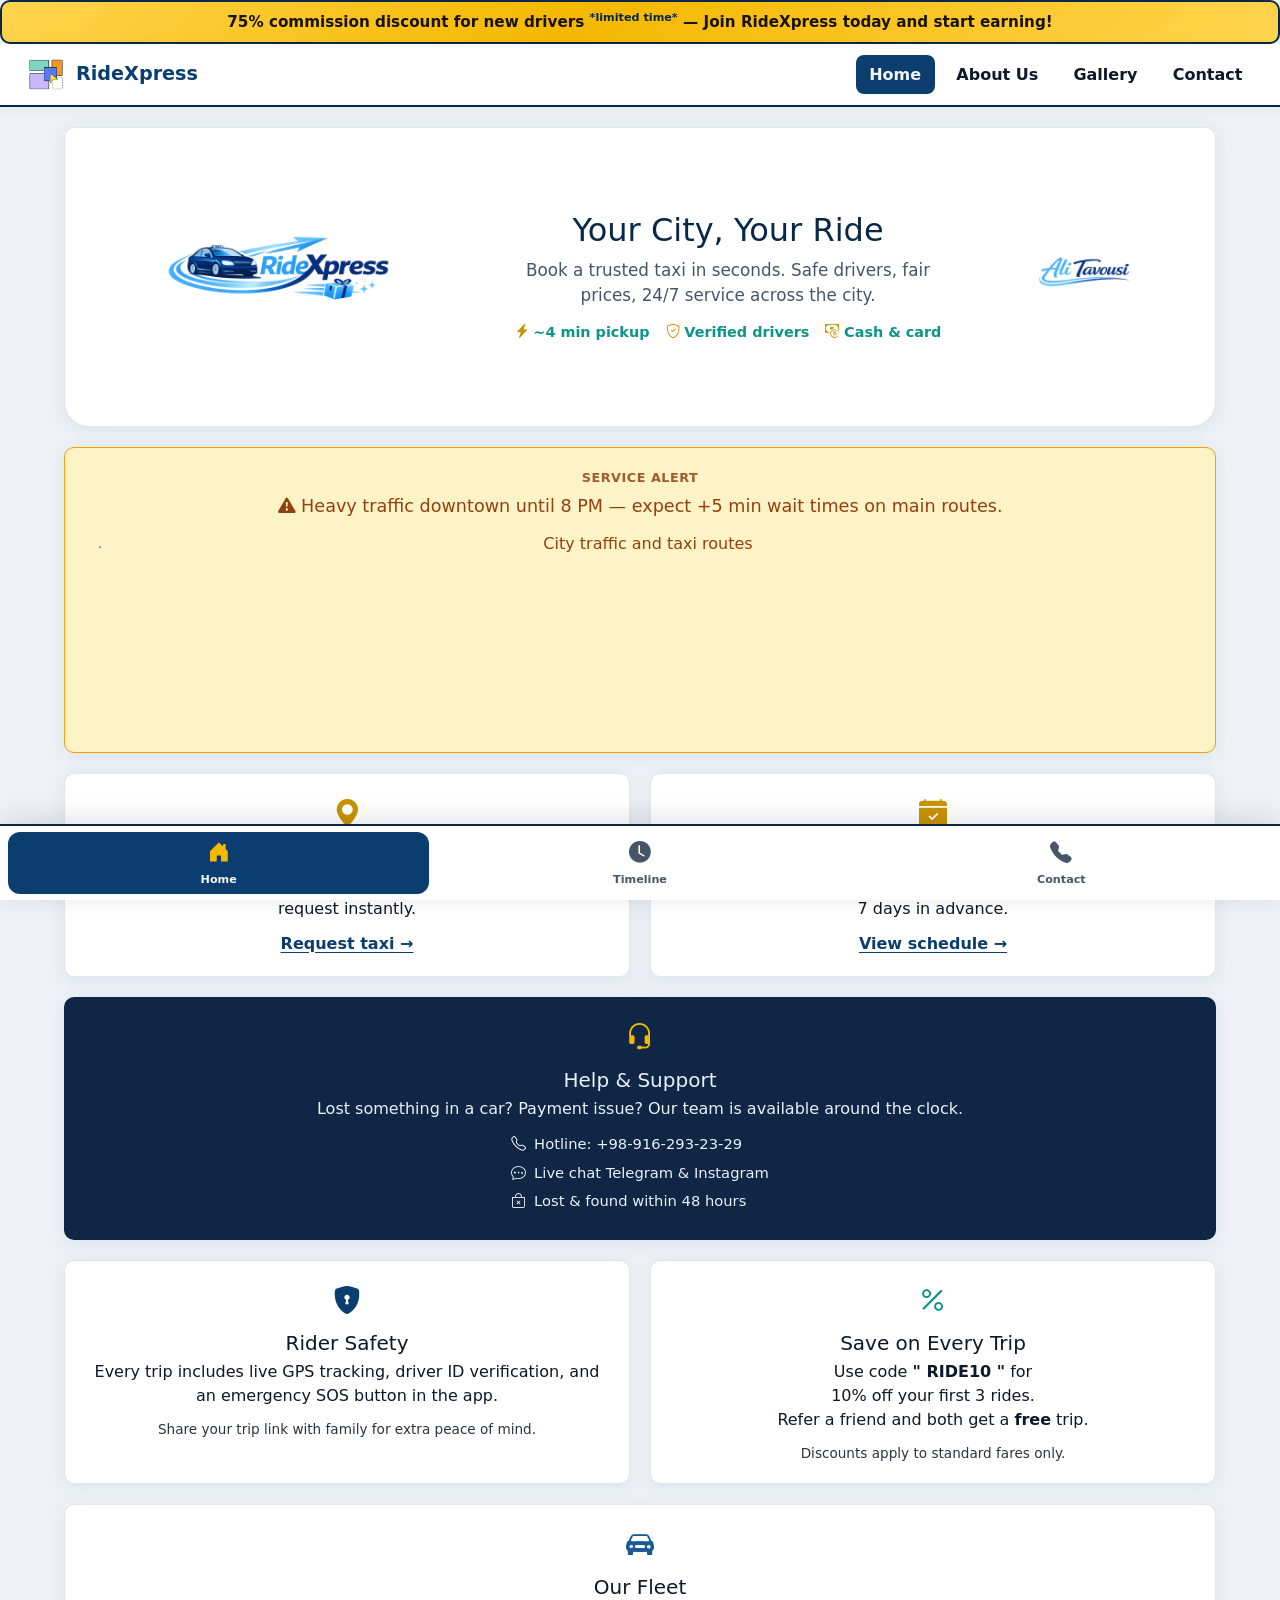
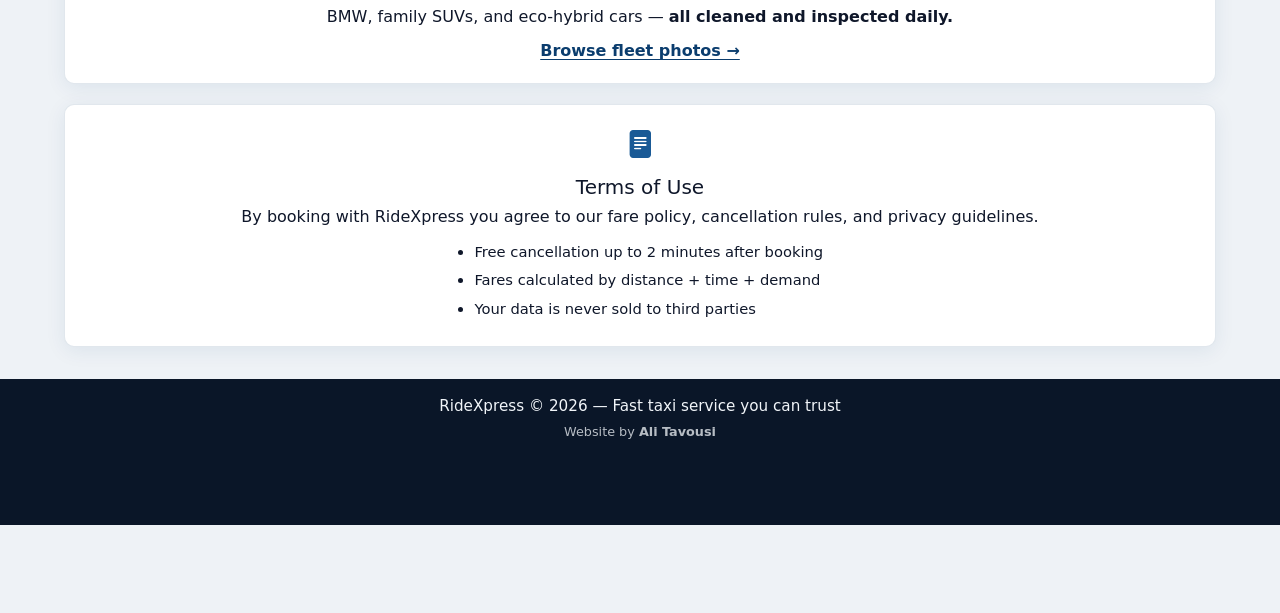
==== index.html @ ce62822a "delete css files , change content for ussing better we can just have one css file  change some pictu" ====
<!DOCTYPE html>
<html lang="en">
<head>
    <meta charset="UTF-8">
    <meta name="viewport" content="width=device-width, initial-scale=1.0">
    <title>RideXpress — Fast & Safe Taxi Service</title>
    <link href="https://cdn.jsdelivr.net/npm/bootstrap@5.3.3/dist/css/bootstrap.min.css" rel="stylesheet">
    <link href="https://cdn.jsdelivr.net/npm/bootstrap-icons@1.11.3/font/bootstrap-icons.min.css" rel="stylesheet">
    <link rel="stylesheet" href="index.css">
</head>
<body>

    <div class="promo-banner">
        <strong>75% commission discount for new drivers</strong>
        <sup class="promo-badge">*limited time*</sup>
        — Join RideXpress today and start earning!
    </div>

    <nav class="navbar navbar-expand-lg site-navbar sticky-top">
        <div class="container-fluid px-3 px-lg-4">
            <a class="navbar-brand d-flex align-items-center gap-2" href="index.html">
                <img src="pic/-_lego copy 2.png" alt="RideXpress" class="nav-logo">
                <span class="brand-text">RideXpress</span>
            </a>

            <button class="navbar-toggler" type="button" data-bs-toggle="collapse" data-bs-target="#mainNav"
                aria-controls="mainNav" aria-expanded="false" aria-label="Toggle navigation">
                <span class="navbar-toggler-icon"></span>
            </button>

            <div class="collapse navbar-collapse" id="mainNav">
                <ul class="navbar-nav ms-auto mb-2 mb-lg-0 gap-lg-2">
                    <li class="nav-item">
                        <a class="nav-link active" href="index.html">Home</a>
                    </li>
                    <li class="nav-item">
                        <a class="nav-link" href="aboutUs.html">About Us</a>
                    </li>
                    <li class="nav-item">
                        <a class="nav-link" href="gallery.html">Gallery</a>
                    </li>
                    <li class="nav-item">
                        <a class="nav-link" href="contanctUs.html">Contact</a>
                    </li>
                </ul>
            </div>
        </div>
    </nav>

    <main class="page-grid">

        <section class="top">
            <div class="top-inner">
                <div class="logo">
                    <img src="pic/logo.png" alt="RideXpress logo">
                </div>
                <div class="hero-text">
                    <h1>Your City, Your Ride</h1>
                    <p class="hero-lead">Book a trusted taxi in seconds. Safe drivers, fair prices, 24/7 service across the city.</p>
                    <div class="hero-stats">
                        <span><i class="bi bi-lightning-charge-fill"></i> ~4 min pickup</span>
                        <span><i class="bi bi-shield-check"></i> Verified drivers</span>
                        <span><i class="bi bi-cash-coin"></i> Cash & card</span>
                    </div>
                </div>
                <div class="ali">
                    <img src="pic/my name .png" alt="Ali Tavousi — Founder">
                </div>
            </div>
        </section>

        <section class="news card-section">
            <p class="section-label">Service alert</p>
            <p class="news-text">
                <i class="bi bi-exclamation-triangle-fill"></i>
                Heavy traffic downtown until 8 PM — expect +5 min wait times on main routes.
            </p>
            <div class="news-image-wrap">
                <img src="pic/trafic.jpg" alt="City traffic and taxi routes">
            </div>
        </section>

        <section class="shortcut1 card-section">
            <i class="bi bi-geo-alt-fill card-icon"></i>
            <h2>Book a Ride</h2>
            <p>Enter your pickup and destination. A nearby driver accepts your request instantly.</p>
            <a href="contanctUs.html" class="card-link">Request taxi &rarr;</a>
        </section>

        <section class="shortcut2 card-section">
            <i class="bi bi-calendar-check-fill card-icon"></i>
            <h2>Schedule Ahead</h2>
            <p>Plan airport transfers, morning commutes, or evening rides up to 7 days in advance.</p>
            <a href="timeline.html" class="card-link">View schedule &rarr;</a>
        </section>

        <section class="help card-section">
            <i class="bi bi-headset card-icon"></i>
            <h2>Help & Support</h2>
            <p>Lost something in a car? Payment issue? Our team is available around the clock.</p>
            <ul class="feature-list">
                <li><i class="bi bi-telephone"></i> Hotline: +98-916-293-23-29</li>
                <li><i class="bi bi-chat-dots"></i> Live chat Telegram & Instagram</li>
                <li><i class="bi bi-bag-x"></i> Lost & found within 48 hours</li>
            </ul>
        </section>

        <section class="article1 card-section">
            <i class="bi bi-shield-lock-fill card-icon"></i>
            <h2>Rider Safety</h2>
            <p>Every trip includes live GPS tracking, driver ID verification, and an emergency SOS button in the app.</p>
            <p class="card-note">Share your trip link with family for extra peace of mind.</p>
        </section>

        <section class="article2 card-section">
            <i class="bi bi-percent card-icon"></i>
            <h2>Save on Every Trip</h2>
            <p>Use code <strong>" RIDE10 "</strong> for <br>10% off your first 3 rides.<br> Refer a friend and both get a <strong>free</strong> trip.</p>
            <p class="card-note">Discounts apply to standard fares only.</p>
        </section>

        <section class="pics card-section">
            <i class="bi bi-car-front-fill card-icon"></i>
            <h2>Our Fleet</h2>
            <p>BMW, family SUVs, and eco-hybrid cars — <strong> all cleaned and inspected daily.</strong> </p>
            <a href="gallery.html" class="card-link">Browse fleet photos &rarr;</a>
        </section>

        <section class="agree card-section">
            <i class="bi bi-file-text-fill card-icon"></i>
            <h2>Terms of Use</h2>
            <p>By booking with RideXpress you agree to our fare policy, cancellation rules, and privacy guidelines.</p>
            <ul class="feature-list feature-list--compact">
                <li>Free cancellation up to 2 minutes after booking</li>
                <li>Fares calculated by distance + time + demand</li>
                <li>Your data is never sold to third parties</li>
            </ul>
        </section>

    </main>

    <footer class="site-footer">
        <p>RideXpress &copy; 2026 — Fast taxi service you can trust</p>
        <p class="footer-credit">Website by <strong>Ali Tavousi </strong> </p>
    </footer>

    <nav class="bottom-nav" aria-label="Quick navigation">
        <a href="index.html" class="bottom-nav-item active">
            <i class="bi bi-house-door-fill"></i>
            <span>Home</span>
        </a>
        <a href="timeline.html" class="bottom-nav-item">
            <i class="bi bi-clock-fill"></i>
            <span>Timeline</span>
        </a>
        <a href="contanctUs.html" class="bottom-nav-item">
            <i class="bi bi-telephone-fill"></i>
            <span>Contact</span>
        </a>
    </nav>

    <script src="https://cdn.jsdelivr.net/npm/bootstrap@5.3.3/dist/js/bootstrap.bundle.min.js"></script>
</body>
</html>
---- index.css ----
/* ===== Design tokens — RideXpress color system =====
   Psychology mapping:
   • Navy blue  → trust, safety, reliability (transport brands)
   • Taxi gold  → energy, visibility, action (universal taxi signal)
   • Teal       → movement, freshness, modern mobility
   • Soft gray  → calm clarity, reduced visual fatigue
   • Deep navy  → support & authority (help sections)
   • Amber      → alert without panic (traffic notices)
   • Green      → go / available / success
*/
:root {
    /* Brand core */
    --color-brand: #0b3d6e;
    --color-brand-light: #1a5a96;
    --color-brand-dark: #072848;

    /* Taxi gold — energy & CTA warmth */
    --color-gold: #f5b800;
    --color-gold-light: #ffd54f;
    --color-gold-dark: #c89400;

    /* Mobility teal — secondary accent */
    --color-teal: #0d9488;
    --color-teal-light: #2dd4bf;

    /* Surfaces & background */
    --color-bg: #eef2f6;
    --color-surface: #ffffff;
    --color-surface-alt: #f8fafc;
    --color-surface-elevated: #ffffff;

    /* Semantic sections */
    --color-trust: #0f2744;
    --color-trust-text: #e8f0fa;
    --color-alert-bg: #fef3c7;
    --color-alert-text: #92400e;
    --color-alert-border: #f59e0b;

    /* Text */
    --color-text: #0f172a;
    --color-text-muted: #475569;
    --color-text-on-dark: #f1f5f9;
    --color-text-on-gold: #1a1200;

    /* Status */
    --color-success: #059669;
    --color-success-light: #d1fae5;

    /* Legacy aliases (used across components) */
    --color-primary: var(--color-brand);
    --color-accent: var(--color-surface);
    --color-accent-text: var(--color-text);
    --color-dark: var(--color-brand-dark);
    --color-purple: var(--color-trust);
    --color-light: var(--color-surface-alt);
    --color-footer: #0a1628;

    /* Effects */
    --radius-sm: 10px;
    --radius-lg: 25px;
    --shadow-card: 0 4px 20px rgba(11, 61, 110, 0.08);
    --shadow-nav: 0 -4px 24px rgba(10, 22, 40, 0.12);
    --border-subtle: 1px solid rgba(11, 61, 110, 0.12);
    --border-strong: 2px solid var(--color-brand-dark);

    --bottom-nav-height: 4.5rem;
    --navbar-height: 3.75rem;
}

*,
*::before,
*::after {
    box-sizing: border-box;
}

html {
    scroll-behavior: smooth;
}

body {
    margin: 0;
    min-height: 100vh;
    background-color: var(--color-bg);
    font-family: system-ui, -apple-system, "Segoe UI", Roboto, sans-serif;
    line-height: 1.5;
    color: var(--color-text);
    padding-bottom: calc(var(--bottom-nav-height) + 1rem);
}

img {
    max-width: 100%;
    height: auto;
    display: block;
}

h2 {
    margin: 0 0 0.35rem;
    font-size: clamp(1rem, 2.5vw, 1.25rem);
}

p {
    margin: 0;
}

/* ===== Promo banner — gold = urgency + optimism (driver promo) ===== */
.promo-banner {
    text-align: center;
    padding: 0.55rem 0.75rem;
    border: var(--border-strong);
    background: linear-gradient(
        135deg,
        var(--color-gold-light) 0%,
        var(--color-gold) 45%,
        var(--color-gold-light) 100%
    );
    border-radius: var(--radius-sm);
    color: var(--color-text-on-gold);
    font-size: clamp(0.75rem, 2.5vw, 0.95rem);
    font-weight: 600;
}

.promo-badge {
    font-size: 0.7rem;
    color: var(--color-brand-dark);
    font-weight: 800;
}

/* ===== Bootstrap navbar — white surface + navy = trust & clarity ===== */
.site-navbar {
    background-color: var(--color-surface);
    border-bottom: var(--border-strong);
    min-height: var(--navbar-height);
    box-shadow: 0 2px 12px rgba(11, 61, 110, 0.06);
}

.site-navbar .navbar-brand {
    color: var(--color-brand);
    font-weight: 700;
}

.site-navbar .nav-link {
    color: var(--color-text);
    font-weight: 600;
    border-radius: 8px;
    padding: 0.45rem 0.85rem !important;
    transition: background-color 0.2s ease, color 0.2s ease;
}

.site-navbar .nav-link:hover,
.site-navbar .nav-link:focus {
    background-color: rgba(245, 184, 0, 0.18);
    color: var(--color-brand-dark);
}

.site-navbar .nav-link.active {
    background-color: var(--color-brand);
    color: var(--color-text-on-dark);
}

.site-navbar .navbar-toggler {
    border-color: var(--color-brand);
    padding: 0.35rem 0.55rem;
}

.site-navbar .navbar-toggler:focus {
    box-shadow: 0 0 0 0.2rem rgba(11, 61, 110, 0.25);
}

.nav-logo {
    width: clamp(2rem, 8vw, 2.75rem);
    height: auto;
}

.brand-text {
    font-size: clamp(1rem, 3vw, 1.2rem);
}

@media (max-width: 991.98px) {
    .site-navbar .navbar-collapse {
        margin-top: 0.75rem;
        padding: 0.75rem;
        background: var(--color-surface-alt);
        border-radius: var(--radius-sm);
        border: var(--border-strong);
    }

    .site-navbar .nav-link {
        text-align: center;
    }
}

/* ===== Main grid layout ===== */
.page-grid {
    display: grid;
    gap: 0.75rem;
    padding: 0.75rem;
    max-width: 1200px;
    margin: 0 auto;
    grid-template-areas:
        "top"
        "news"
        "shortcut1"
        "shortcut2"
        "help"
        "article1"
        "article2"
        "pics"
        "agree";
    grid-template-columns: 1fr;
}

@media (min-width: 576px) {
    .page-grid {
        grid-template-areas:
            "top top"
            "news news"
            "shortcut1 shortcut2"
            "help help"
            "article1 article2"
            "pics pics"
            "agree agree";
        grid-template-columns: repeat(2, 1fr);
        padding: 1rem;
        gap: 1rem;
    }
}

@media (min-width: 992px) {
    .page-grid {
        padding: 1.25rem 1.5rem 2rem;
        gap: 1.25rem;
    }
}

.page-grid--single {
    grid-template-areas: "content";
    grid-template-columns: 1fr;
    grid-template-rows: auto;
    min-height: 40vh;
}

.page-grid--single > .card-section {
    grid-area: content;
}

.page-grid--about {
    grid-template-areas:
        "help"
        "article1"
        "article2"
        "pics";
}

.page-grid--contact {
    grid-template-areas:
        "help"
        "article1";
}

.page-grid--gallery {
    grid-template-areas:
        "news"
        "pics"
        "article1"
        "article2"
        "shortcut1";
}

@media (min-width: 576px) {
    .page-grid--about {
        grid-template-areas:
            "help help"
            "article1 article2"
            "pics pics";
    }

    .page-grid--contact {
        grid-template-areas:
            "help help"
            "article1 article1";
    }

    .page-grid--gallery {
        grid-template-areas:
            "news news"
            "pics article1"
            "article2 shortcut1";
    }
}

.page-intro {
    margin-bottom: 0.75rem;
    opacity: 0.92;
}

/* ===== Shared card styles ===== */
.card-section {
    padding: clamp(0.85rem, 2vw, 1.25rem);
    border-radius: var(--radius-sm);
    margin: 0;
    box-shadow: var(--shadow-card);
    border: var(--border-subtle);
}

.section-label {
    font-size: 0.8rem;
    font-weight: 700;
    text-transform: uppercase;
    letter-spacing: 0.04em;
    opacity: 0.85;
    margin-bottom: 0.35rem;
}

/* ===== Top hero — clean white = openness & welcome ===== */
.top {
    grid-area: top;
    background-color: var(--color-surface);
    border-radius: var(--radius-sm) var(--radius-sm) var(--radius-lg) var(--radius-lg);
    padding: clamp(1rem, 3vw, 2rem);
    overflow: hidden;
    border: var(--border-subtle);
    box-shadow: var(--shadow-card);
}

.top-inner {
    display: flex;
    flex-direction: column;
    align-items: center;
    justify-content: center;
    gap: clamp(0.75rem, 3vw, 1.5rem);
    min-height: clamp(8rem, 28vw, 14rem);
}

.logo img {
    width: clamp(10rem, 55vw, 22rem);
    margin: 0 auto;
}

.ali img {
    width: clamp(6rem, 28vw, 11rem);
    margin: 0 auto;
}

.hero-text {
    text-align: center;
    max-width: 28rem;
}

.hero-text h1 {
    margin: 0 0 0.5rem;
    font-size: clamp(1.35rem, 4vw, 2rem);
    color: var(--color-brand-dark);
}

.hero-lead {
    font-size: clamp(0.9rem, 2.2vw, 1.05rem);
    margin-bottom: 0.85rem;
    color: var(--color-text-muted);
}

.hero-stats {
    display: flex;
    flex-wrap: wrap;
    justify-content: center;
    gap: 0.5rem 1rem;
    font-size: clamp(0.75rem, 2vw, 0.9rem);
    font-weight: 600;
    color: var(--color-teal);
}

.hero-stats span {
    display: inline-flex;
    align-items: center;
    gap: 0.3rem;
}

.hero-stats i {
    color: var(--color-gold-dark);
}

@media (min-width: 768px) {
    .top-inner {
        flex-direction: row;
        justify-content: space-around;
    }

    .logo img,
    .ali img {
        margin: 0;
    }
}

/* ===== Section colors ===== */

/* Amber alert — attention without anxiety (traffic / service news) */
.news {
    grid-area: news;
    text-align: center;
    background-color: var(--color-alert-bg);
    color: var(--color-alert-text);
    border-color: var(--color-alert-border);
}

.news .section-label {
    color: var(--color-alert-text);
}

/* White cards + navy text — scannable, trustworthy content blocks */
.shortcut1,
.shortcut2,
.article1,
.article2,
.pics,
.agree {
    text-align: center;
    background-color: var(--color-surface);
    color: var(--color-text);
}

.shortcut1 .card-icon,
.shortcut2 .card-icon {
    color: var(--color-gold-dark);
}

.article1 .card-icon {
    color: var(--color-brand);
}

.article2 .card-icon {
    color: var(--color-teal);
}

.pics .card-icon,
.agree .card-icon {
    color: var(--color-brand-light);
}

/* Deep navy help block — authority, safety, 24/7 trust */
.help {
    grid-area: help;
    text-align: center;
    background-color: var(--color-trust);
    color: var(--color-trust-text);
    border-color: transparent;
}

.help .card-icon {
    color: var(--color-gold);
}

.help .card-link {
    color: var(--color-gold-light);
}

.news-text {
    font-size: clamp(0.95rem, 2.5vw, 1.1rem);
    margin-bottom: 0.75rem;
}

.news-image-wrap {
    width: 100%;
    border-radius: clamp(20px, 5vw, 50px);
    overflow: hidden;
}

.news-image-wrap img {
    width: 100%;
    height: clamp(120px, 22vw, 200px);
    object-fit: cover;
}

.shortcut1 { grid-area: shortcut1; }
.shortcut2 { grid-area: shortcut2; }

.article1 { grid-area: article1; }
.article2 { grid-area: article2; }
.pics { grid-area: pics; }
.agree { grid-area: agree; }

/* ===== Card content helpers ===== */
.card-icon {
    display: block;
    font-size: 1.75rem;
    margin-bottom: 0.5rem;
    color: var(--color-brand);
}

.card-link {
    display: inline-block;
    margin-top: 0.65rem;
    color: var(--color-brand);
    font-weight: 700;
    text-decoration: underline;
    text-underline-offset: 3px;
}

.card-link:hover {
    opacity: 0.85;
}

.card-note {
    margin-top: 0.65rem;
    font-size: 0.85rem;
    opacity: 0.88;
}

.feature-list {
    list-style: none;
    padding: 0;
    margin: 0.75rem 0 0;
    text-align: left;
    display: inline-block;
}

.feature-list li {
    display: flex;
    align-items: flex-start;
    gap: 0.5rem;
    margin-bottom: 0.4rem;
    font-size: 0.92rem;
}

.feature-list--compact li {
    list-style: disc;
    display: list-item;
    margin-left: 1.1rem;
}

.help .feature-list li {
    justify-content: flex-start;
}

/* ===== Timeline page ===== */
.timeline-list {
    list-style: none;
    padding: 0;
    margin: 1rem 0 0;
    text-align: left;
}

.timeline-item {
    display: grid;
    grid-template-columns: auto 1fr auto;
    gap: 0.65rem 0.85rem;
    align-items: center;
    padding: 0.75rem 0;
    border-bottom: 1px solid rgba(255, 255, 255, 0.2);
}

.timeline-item:last-child {
    border-bottom: none;
}

.timeline-time {
    font-weight: 700;
    font-size: 0.9rem;
    min-width: 2.75rem;
}

.timeline-body {
    display: flex;
    flex-direction: column;
    gap: 0.15rem;
    font-size: 0.88rem;
}

.timeline-body strong {
    font-size: 0.95rem;
}

.timeline-badge {
    font-size: 0.68rem;
    font-weight: 700;
    text-transform: uppercase;
    padding: 0.2rem 0.45rem;
    border-radius: 6px;
    background: rgba(255, 255, 255, 0.15);
    color: var(--color-trust-text);
    white-space: nowrap;
}

.timeline-badge--busy { background: var(--color-gold-dark); color: var(--color-text-on-gold); }
.timeline-badge--free { background: var(--color-success); color: #fff; }
.timeline-badge--scheduled { background: var(--color-brand-light); color: #fff; }

.timeline-item--active {
    background: rgba(245, 184, 0, 0.12);
    border-radius: 8px;
    padding: 0.75rem;
    margin: 0 -0.5rem;
    border-left: 3px solid var(--color-gold);
}

.timeline-note {
    margin-top: 1rem;
    text-align: center;
}

/* ===== Contact page ===== */
.info-grid {
    display: flex;
    flex-direction: column;
    gap: 0.85rem;
    margin-top: 0.5rem;
    text-align: left;
}

.info-item {
    display: flex;
    align-items: flex-start;
    gap: 0.75rem;
}

.info-item i {
    font-size: 1.25rem;
    margin-top: 0.15rem;
}

.info-item div {
    display: flex;
    flex-direction: column;
    gap: 0.1rem;
}

.info-item span {
    font-size: 0.9rem;
    opacity: 0.9;
}

.contact-form-section {
    text-align: left;
    background-color: var(--color-surface);
    color: var(--color-text);
}

.contact-form .form-label {
    font-weight: 600;
    color: var(--color-text);
}

.contact-form .btn-light {
    background-color: var(--color-brand);
    color: var(--color-text-on-dark);
    border: none;
    font-weight: 700;
}

.contact-form .btn-light:hover {
    background-color: var(--color-brand-light);
    color: var(--color-text-on-dark);
}

/* ===== Gallery page ===== */
.gallery-intro {
    text-align: center;
    background-color: var(--color-brand);
    color: var(--color-text-on-dark);
    border-color: transparent;
}

.gallery-intro .page-intro {
    opacity: 0.9;
}

.gallery-card h3 {
    margin: 0.65rem 0 0.35rem;
    font-size: 1.05rem;
}

.gallery-image-wrap {
    border-radius: var(--radius-sm);
    overflow: hidden;
}

.gallery-image-wrap img {
    width: 100%;
    height: clamp(140px, 28vw, 200px);
    object-fit: cover;
}

/* ===== Footer — grounding dark navy ===== */
.site-footer {
    background-color: var(--color-footer);
    text-align: center;
    color: var(--color-text-on-dark);
    padding: 1rem 0.75rem calc(var(--bottom-nav-height) + 0.75rem);
    font-size: clamp(0.8rem, 2vw, 0.95rem);
}

.footer-credit {
    margin-top: 0.25rem;
    font-size: 0.8rem;
    opacity: 0.75;
}

/* ===== Bottom navigation ===== */
.bottom-nav {
    position: fixed;
    left: 0;
    right: 0;
    bottom: 0;
    z-index: 1030;
    display: flex;
    justify-content: space-around;
    align-items: stretch;
    min-height: var(--bottom-nav-height);
    padding: 0.35rem 0.5rem calc(0.35rem + env(safe-area-inset-bottom, 0px));
    background: var(--color-surface);
    border-top: var(--border-strong);
    box-shadow: var(--shadow-nav);
}

.bottom-nav-item {
    flex: 1;
    display: flex;
    flex-direction: column;
    align-items: center;
    justify-content: center;
    gap: 0.15rem;
    text-decoration: none;
    color: var(--color-text-muted);
    font-size: 0.7rem;
    font-weight: 600;
    border-radius: 12px;
    padding: 0.35rem 0.25rem;
    transition: background-color 0.2s ease, color 0.2s ease, transform 0.15s ease;
}

.bottom-nav-item i {
    font-size: 1.35rem;
}

.bottom-nav-item:hover,
.bottom-nav-item:focus {
    color: var(--color-brand);
    background-color: rgba(11, 61, 110, 0.08);
}

.bottom-nav-item.active {
    color: var(--color-text-on-dark);
    background-color: var(--color-brand);
}

.bottom-nav-item.active i {
    color: var(--color-gold);
}

.bottom-nav-item:active {
    transform: scale(0.96);
}
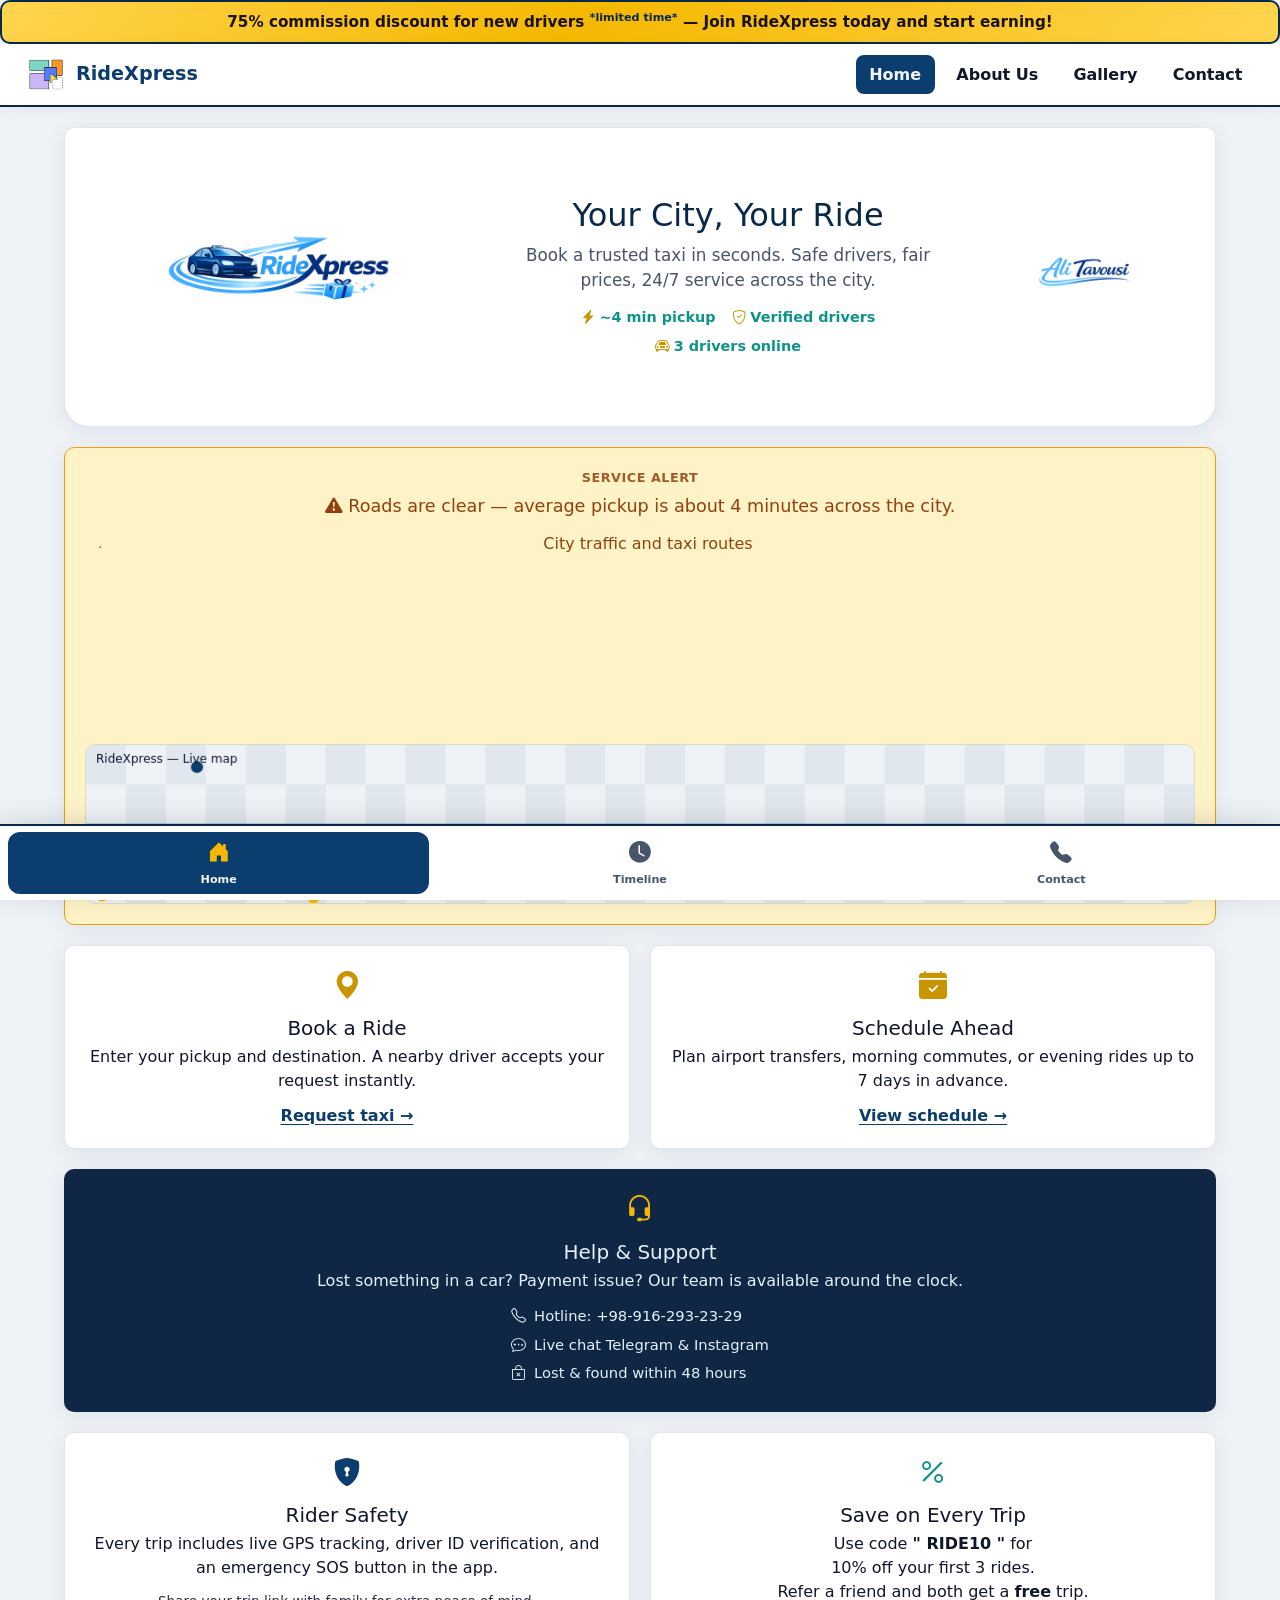
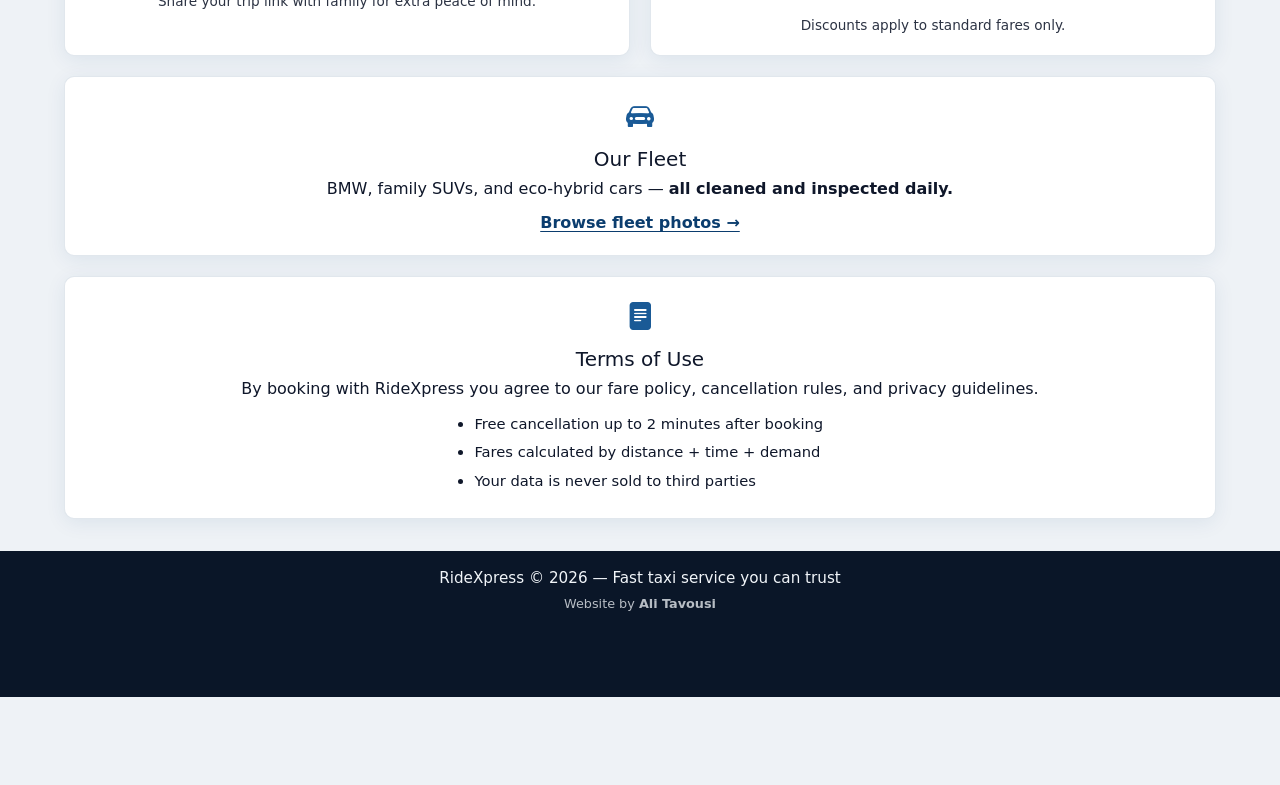
==== commit f84ddacf: "add java script" ====
--- a/index.html
+++ b/index.html
@@ -8,7 +8,7 @@
     <link href="https://cdn.jsdelivr.net/npm/bootstrap-icons@1.11.3/font/bootstrap-icons.min.css" rel="stylesheet">
     <link rel="stylesheet" href="index.css">
 </head>
-<body>
+<body data-page="home">
 
     <div class="promo-banner">
         <strong>75% commission discount for new drivers</strong>
@@ -58,9 +58,9 @@
                     <h1>Your City, Your Ride</h1>
                     <p class="hero-lead">Book a trusted taxi in seconds. Safe drivers, fair prices, 24/7 service across the city.</p>
                     <div class="hero-stats">
-                        <span><i class="bi bi-lightning-charge-fill"></i> ~4 min pickup</span>
+                        <span><i class="bi bi-lightning-charge-fill"></i> <span data-live-pickup>~4 min pickup</span></span>
                         <span><i class="bi bi-shield-check"></i> Verified drivers</span>
-                        <span><i class="bi bi-cash-coin"></i> Cash & card</span>
+                        <span><i class="bi bi-car-front"></i> <span data-live-drivers>0 drivers online</span></span>
                     </div>
                 </div>
                 <div class="ali">
@@ -78,6 +78,7 @@
             <div class="news-image-wrap">
                 <img src="pic/trafic.jpg" alt="City traffic and taxi routes">
             </div>
+            <canvas id="taxi-map" class="taxi-map-canvas" aria-label="Live taxi map"></canvas>
         </section>
 
         <section class="shortcut1 card-section">
@@ -153,12 +154,13 @@
             <i class="bi bi-clock-fill"></i>
             <span>Timeline</span>
         </a>
-        <a href="contanctUs.html" class="bottom-nav-item">
+        <a href="contact.html" class="bottom-nav-item">
             <i class="bi bi-telephone-fill"></i>
             <span>Contact</span>
         </a>
     </nav>
 
     <script src="https://cdn.jsdelivr.net/npm/bootstrap@5.3.3/dist/js/bootstrap.bundle.min.js"></script>
+    <script src="js/main.js"></script>
 </body>
 </html>
--- a/index.css
+++ b/index.css
@@ -748,3 +748,14 @@
 .bottom-nav-item:active {
     transform: scale(0.96);
 }
+
+/* ===== Canvas (JavaScript animations) ===== */
+.taxi-map-canvas,
+.timeline-canvas {
+    width: 100%;
+    height: clamp(100px, 20vw, 160px);
+    margin-top: 0.75rem;
+    border-radius: var(--radius-sm);
+    border: var(--border-subtle);
+    display: block;
+}
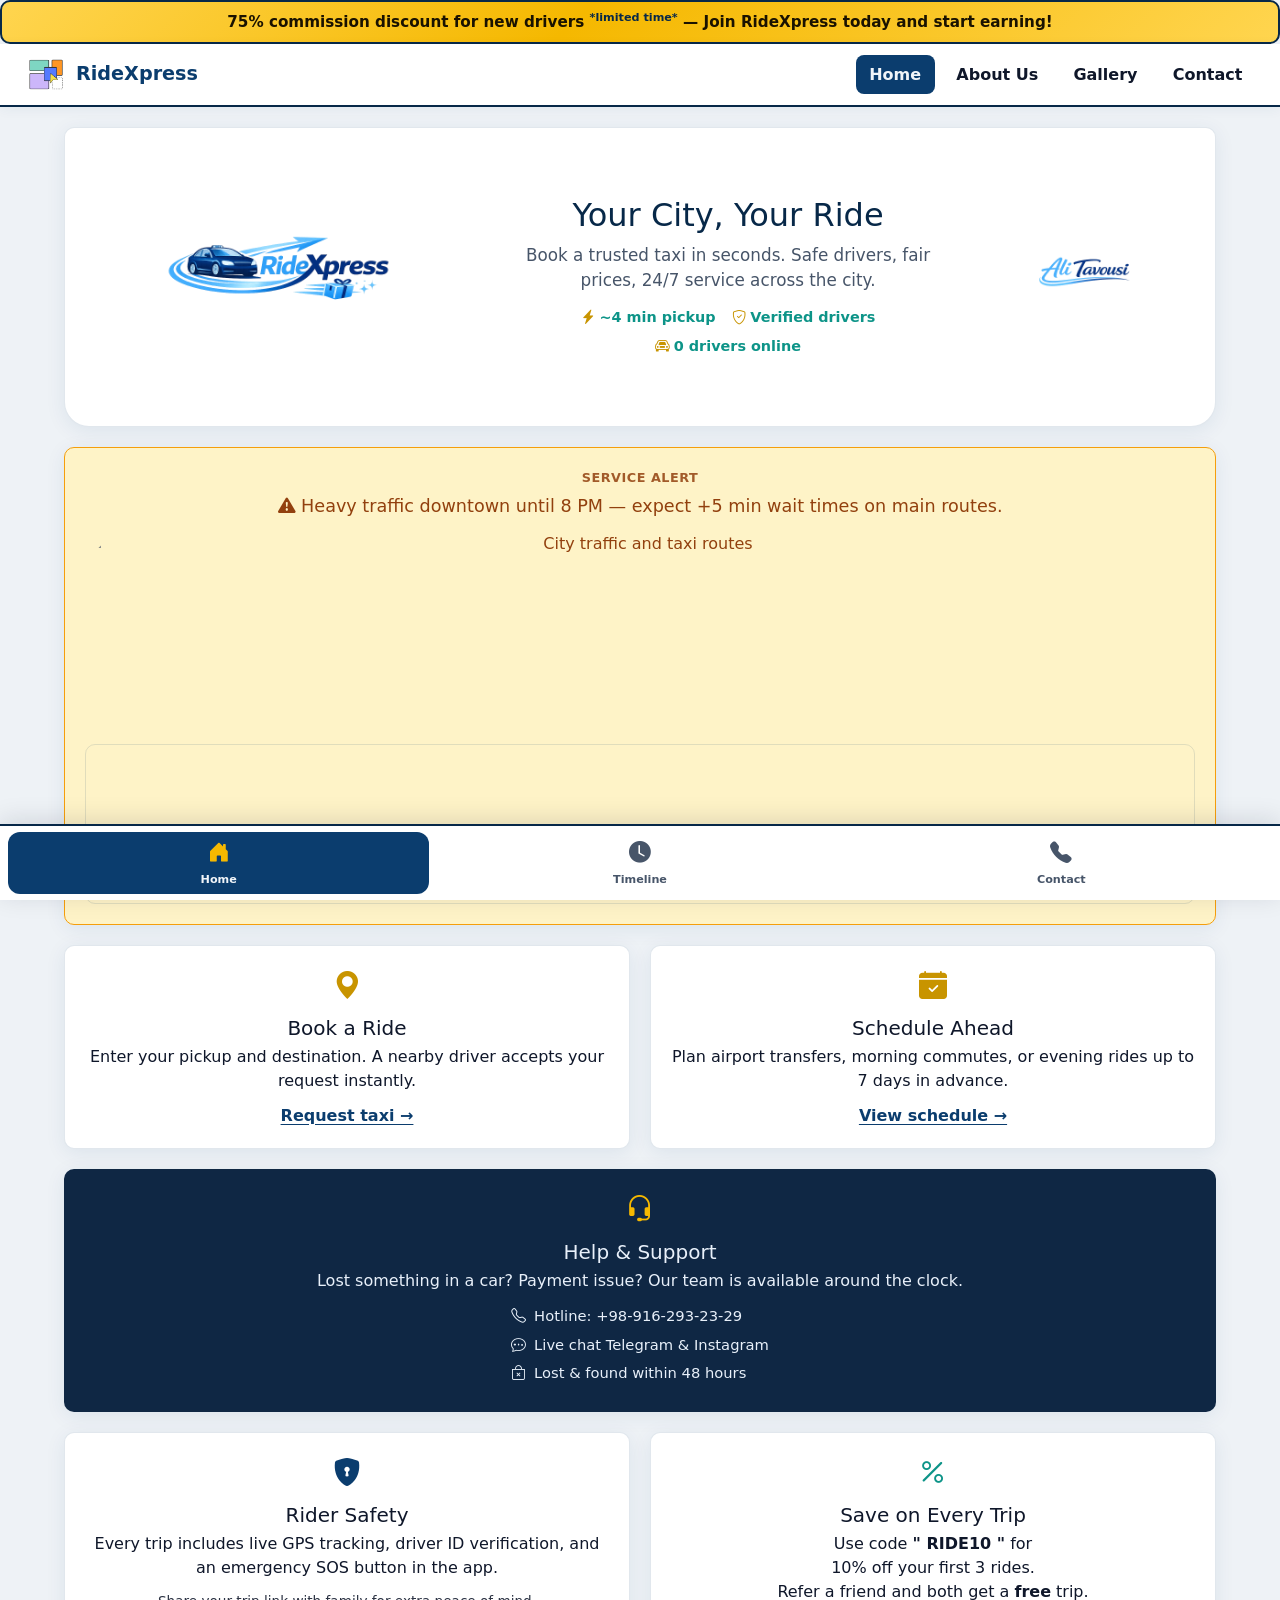
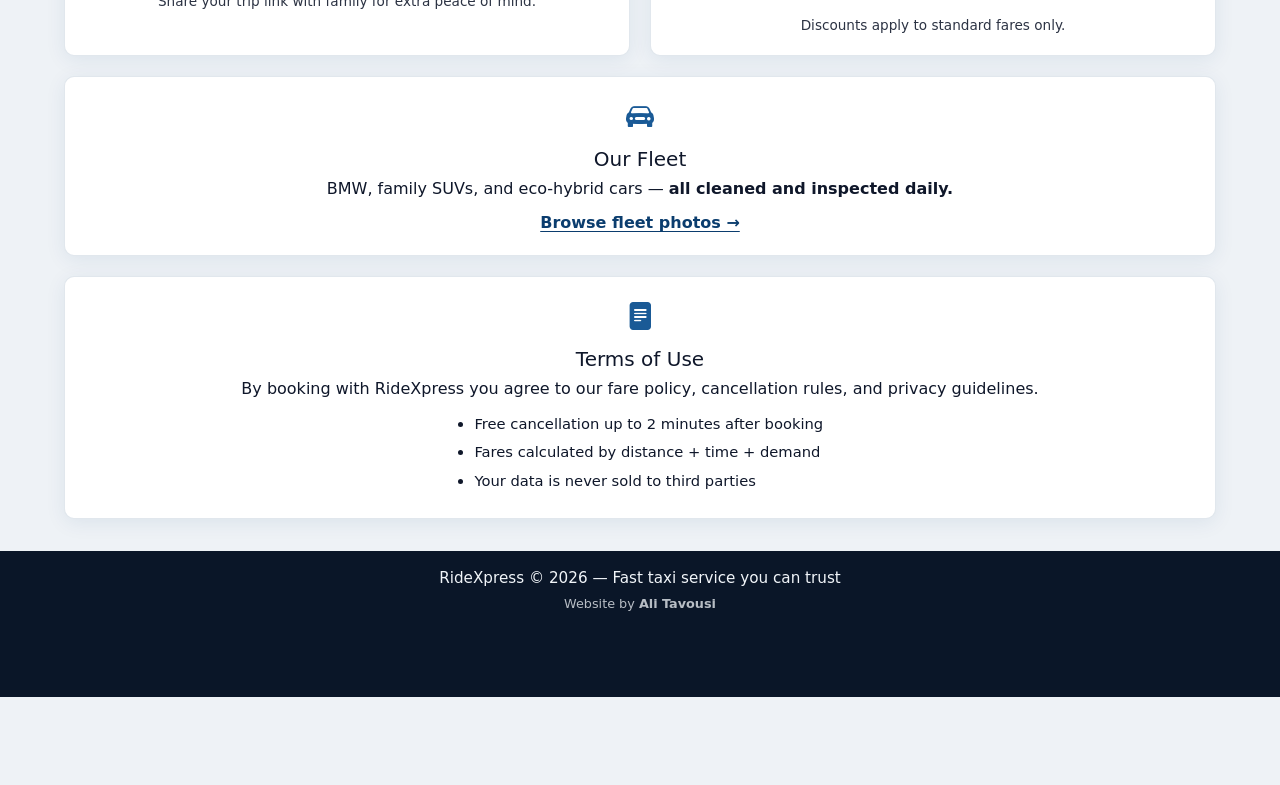
==== commit a601ccdf: "add java script" ====
--- a/index.html
+++ b/index.html
@@ -161,6 +161,7 @@
     </nav>
 
     <script src="https://cdn.jsdelivr.net/npm/bootstrap@5.3.3/dist/js/bootstrap.bundle.min.js"></script>
-    <script src="js/main.js"></script>
+    <script src="js/data.js"></script>
+    <script src="js/app.js"></script>
 </body>
 </html>
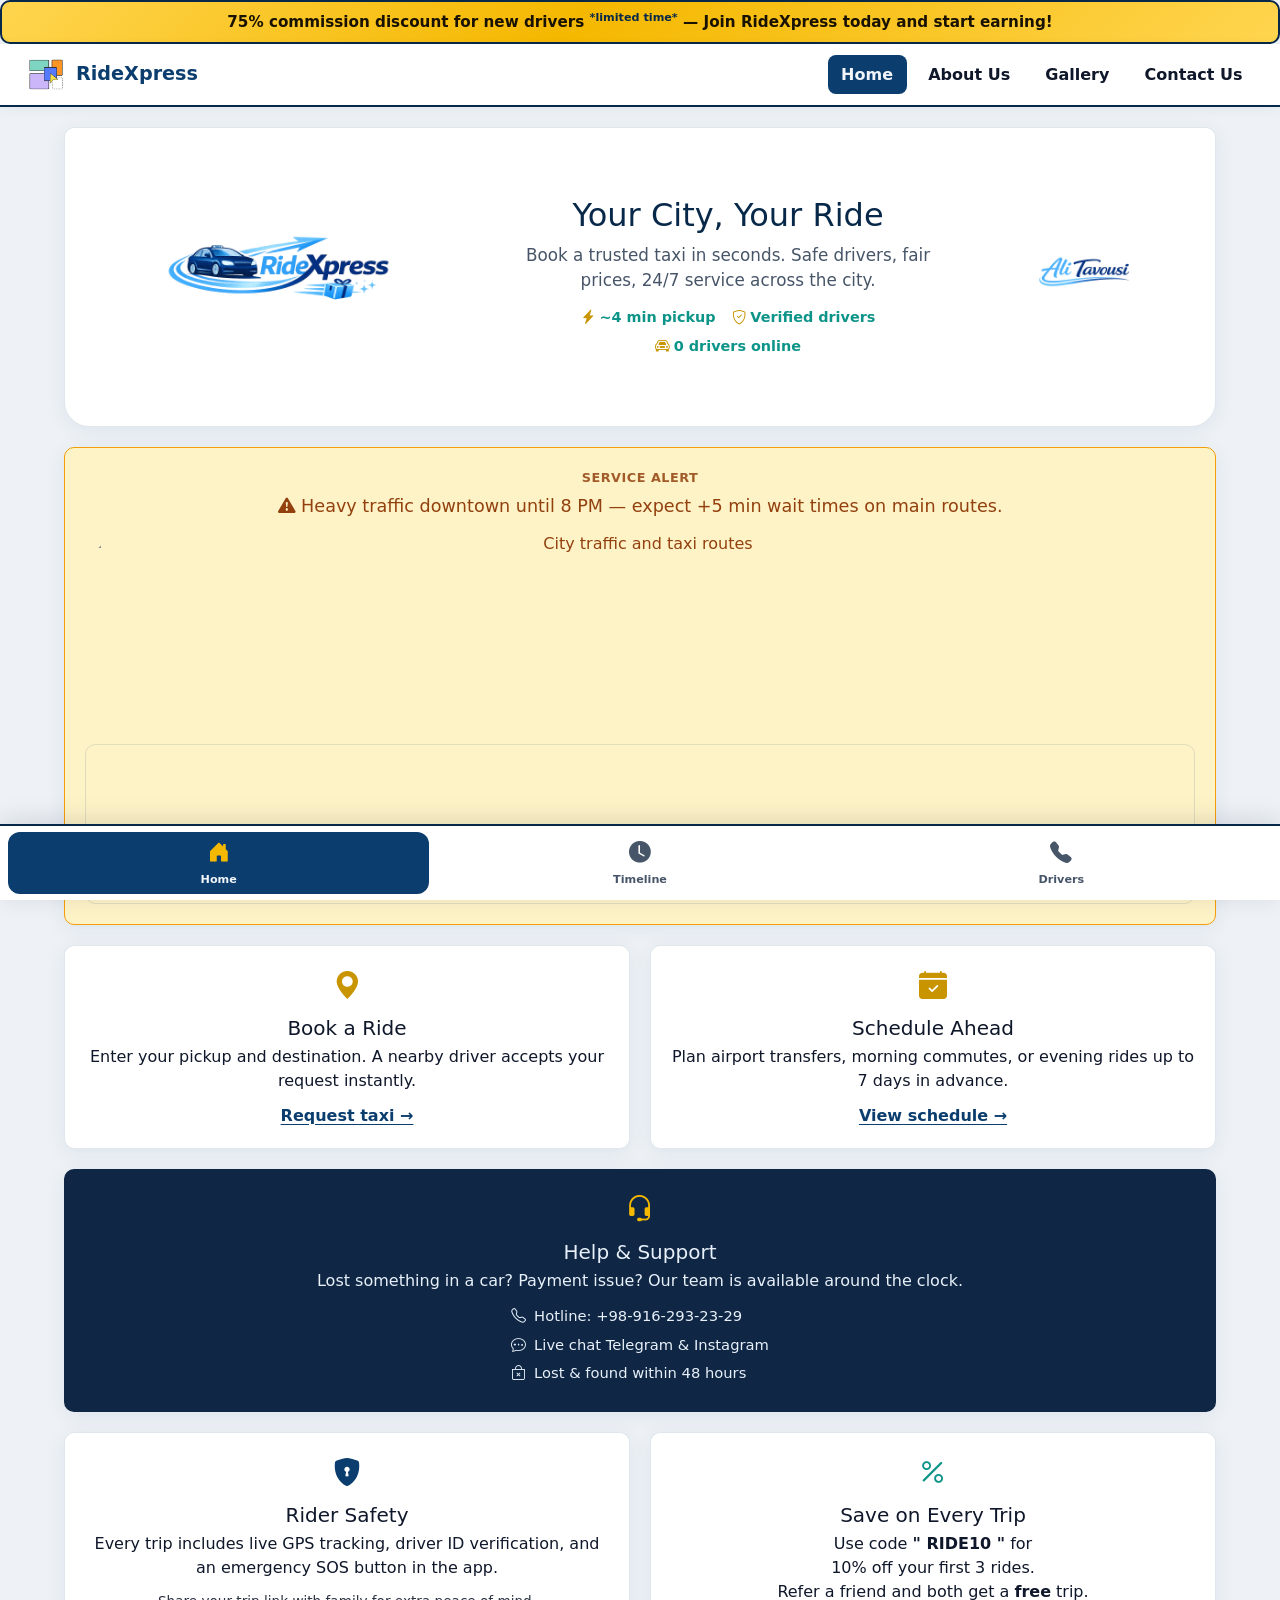
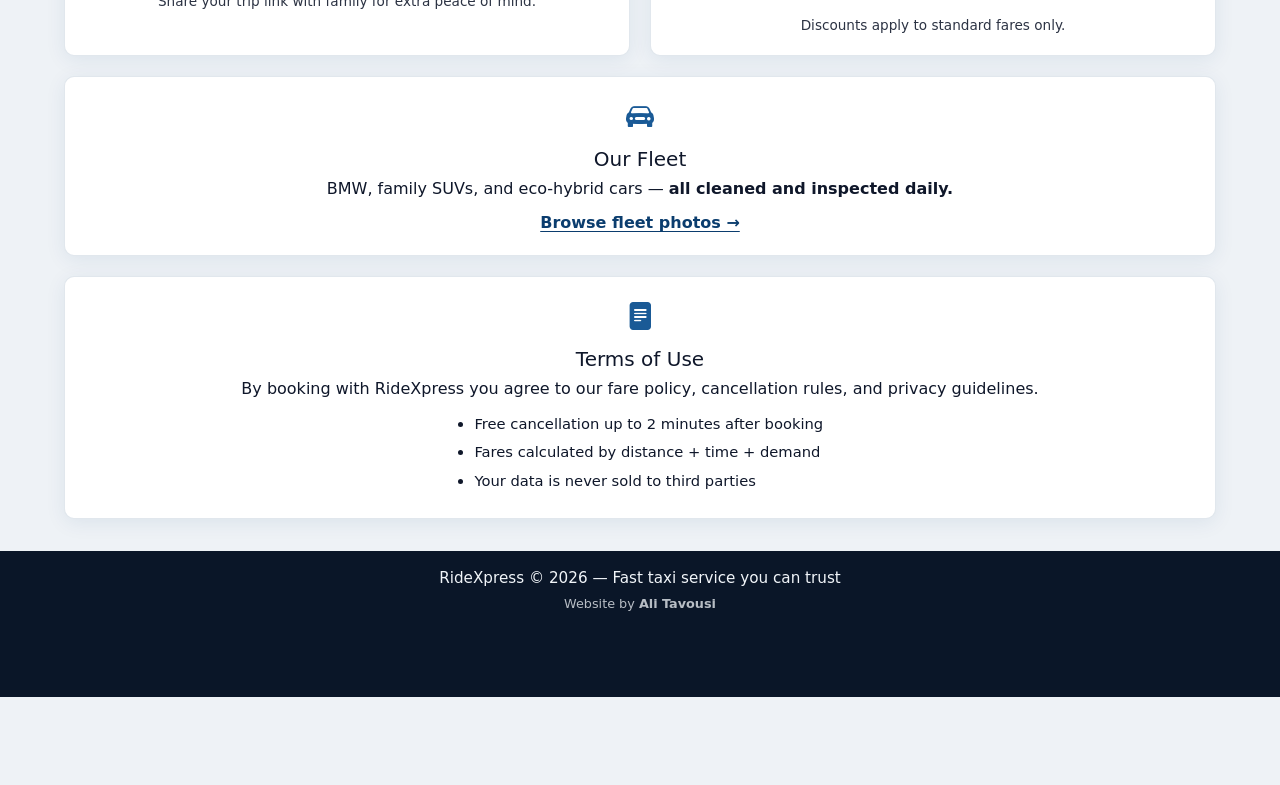
==== commit 63f5562f: "change the buttom menue" ====
--- a/index.html
+++ b/index.html
@@ -40,7 +40,7 @@
                         <a class="nav-link" href="gallery.html">Gallery</a>
                     </li>
                     <li class="nav-item">
-                        <a class="nav-link" href="contanctUs.html">Contact</a>
+                        <a class="nav-link" href="contanctUs.html">Contact Us</a>
                     </li>
                 </ul>
             </div>
@@ -156,7 +156,7 @@
         </a>
         <a href="contact.html" class="bottom-nav-item">
             <i class="bi bi-telephone-fill"></i>
-            <span>Contact</span>
+            <span>Drivers</span>
         </a>
     </nav>
 
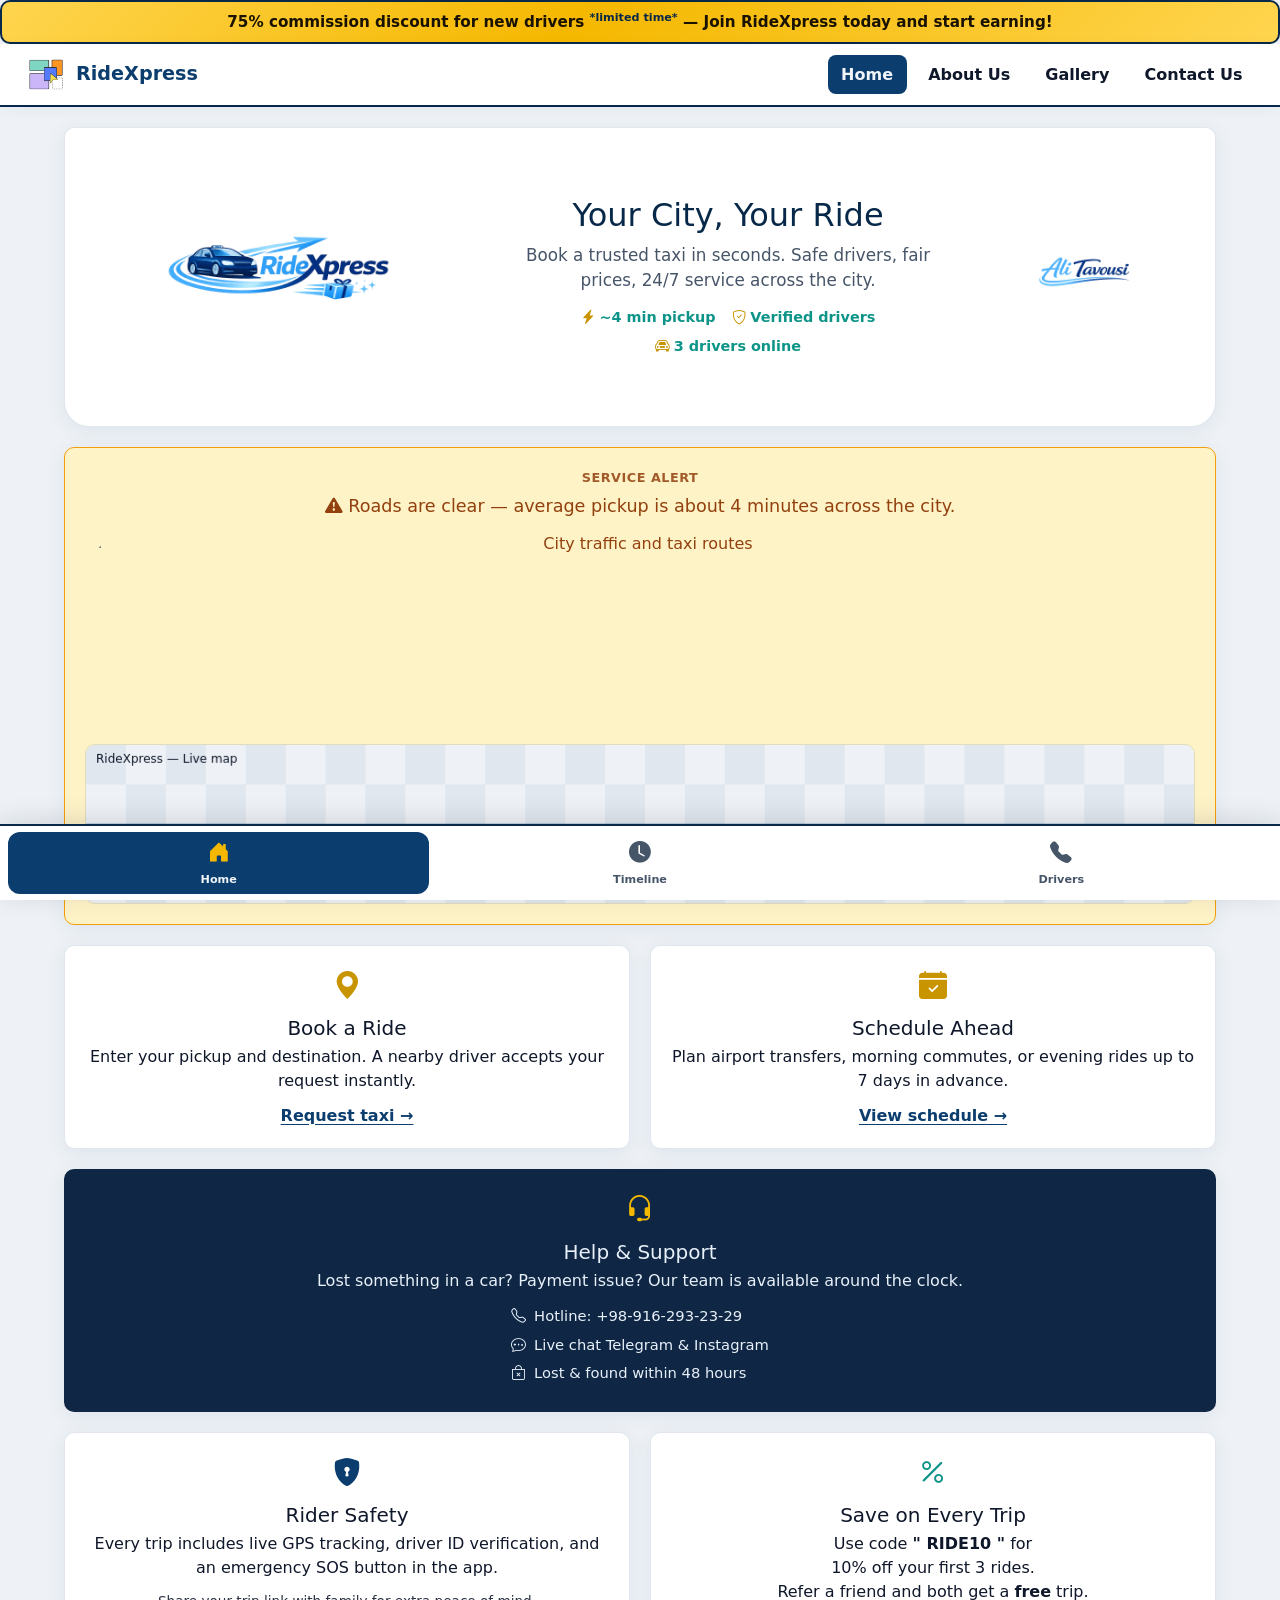
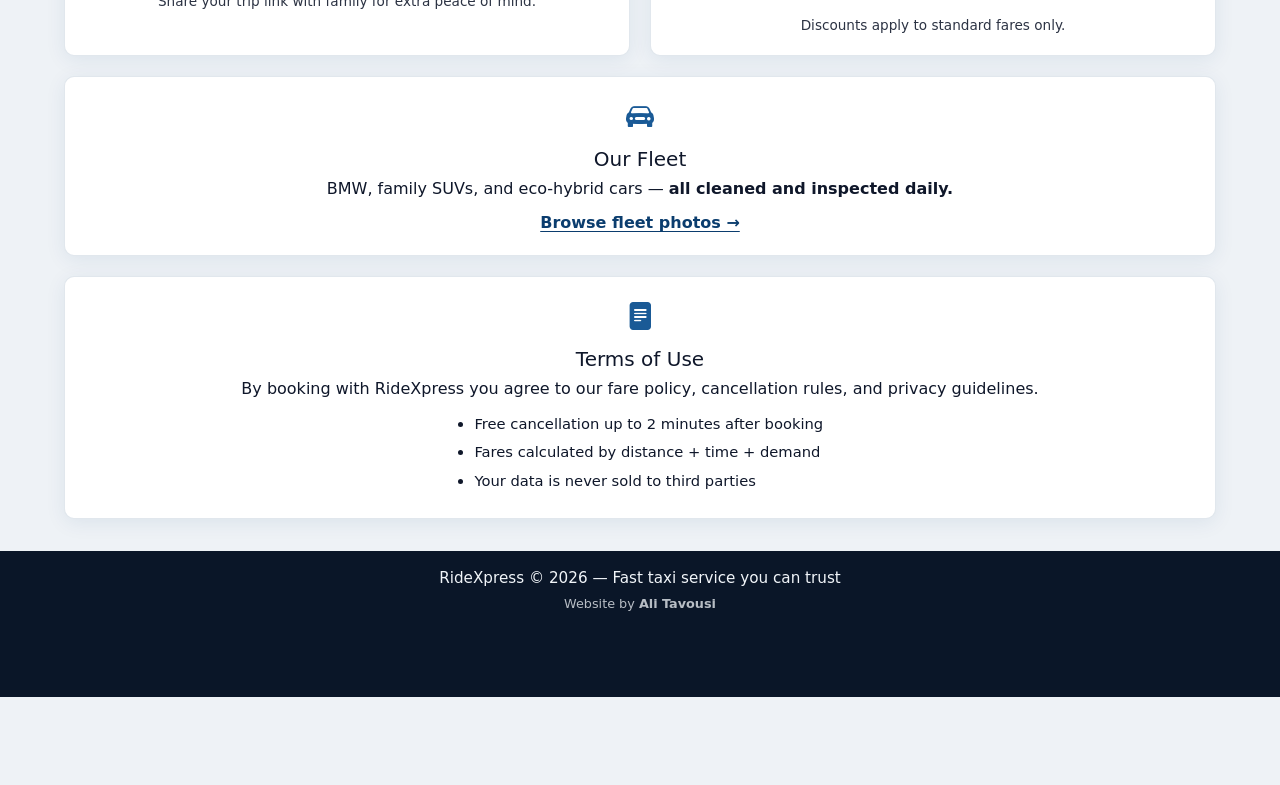
==== commit 866df682: "fix the bug" ====
--- a/index.html
+++ b/index.html
@@ -161,7 +161,7 @@
     </nav>
 
     <script src="https://cdn.jsdelivr.net/npm/bootstrap@5.3.3/dist/js/bootstrap.bundle.min.js"></script>
-    <script src="js/data.js"></script>
-    <script src="js/app.js"></script>
+    <script src="js/main.js"></script>
+
 </body>
 </html>
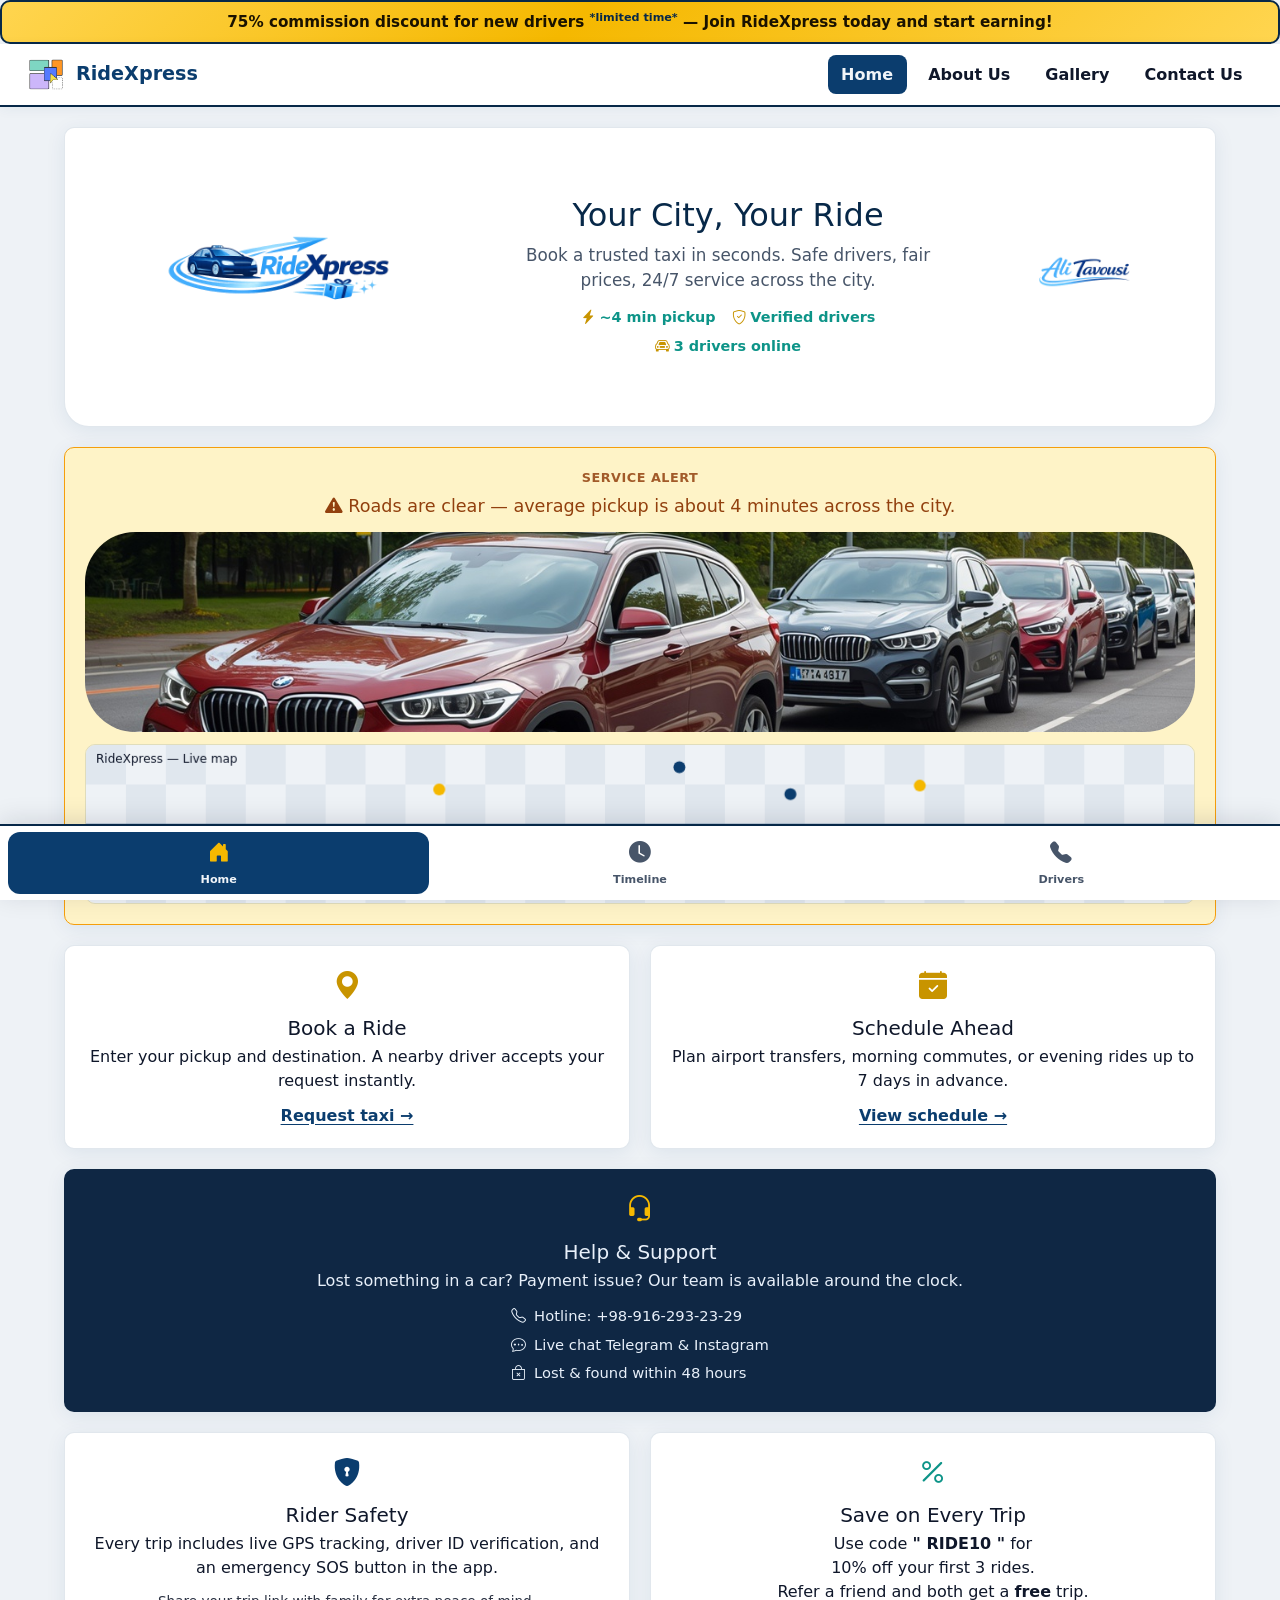
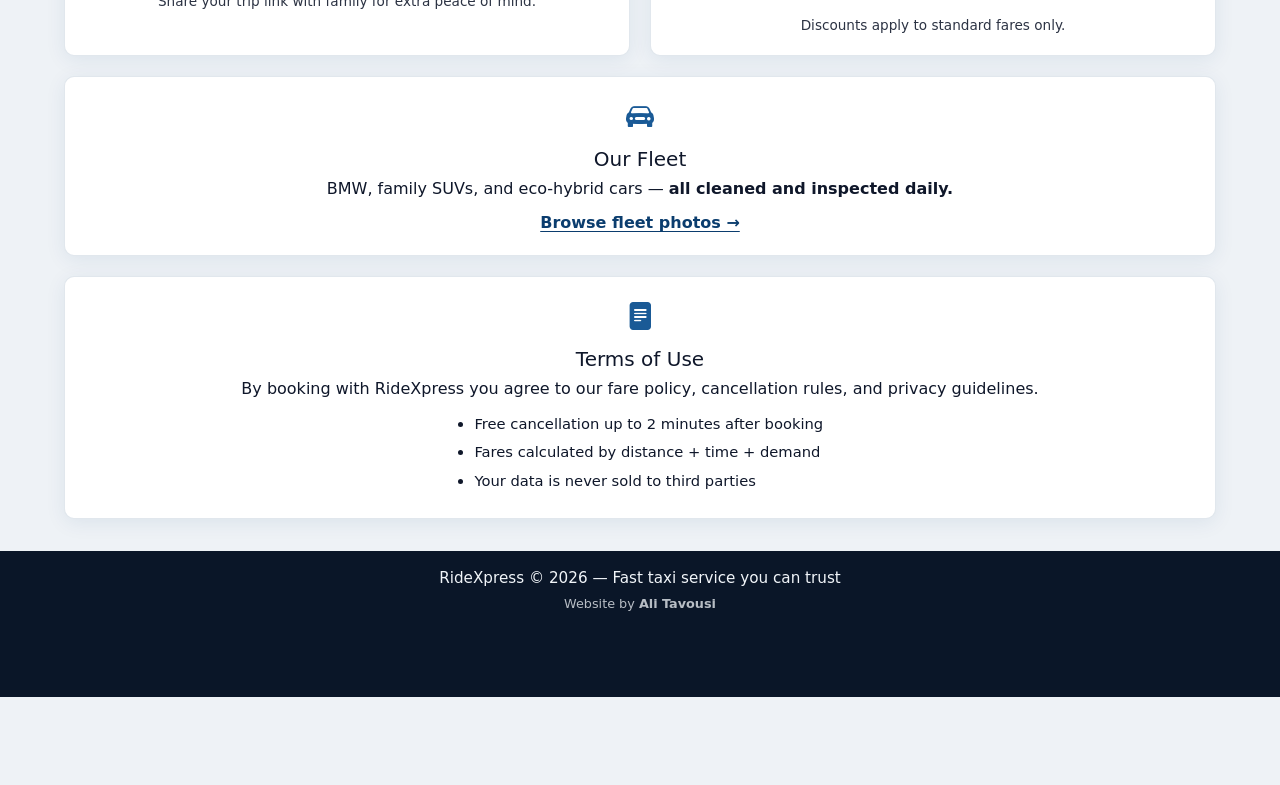
==== commit 2e5027e3: "change the pic cards and texts" ====
--- a/index.html
+++ b/index.html
@@ -76,7 +76,7 @@
                 Heavy traffic downtown until 8 PM — expect +5 min wait times on main routes.
             </p>
             <div class="news-image-wrap">
-                <img src="pic/trafic.jpg" alt="City traffic and taxi routes">
+                <img src="pic/trafic-cars.jpg" alt="City traffic and taxi routes">
             </div>
             <canvas id="taxi-map" class="taxi-map-canvas" aria-label="Live taxi map"></canvas>
         </section>
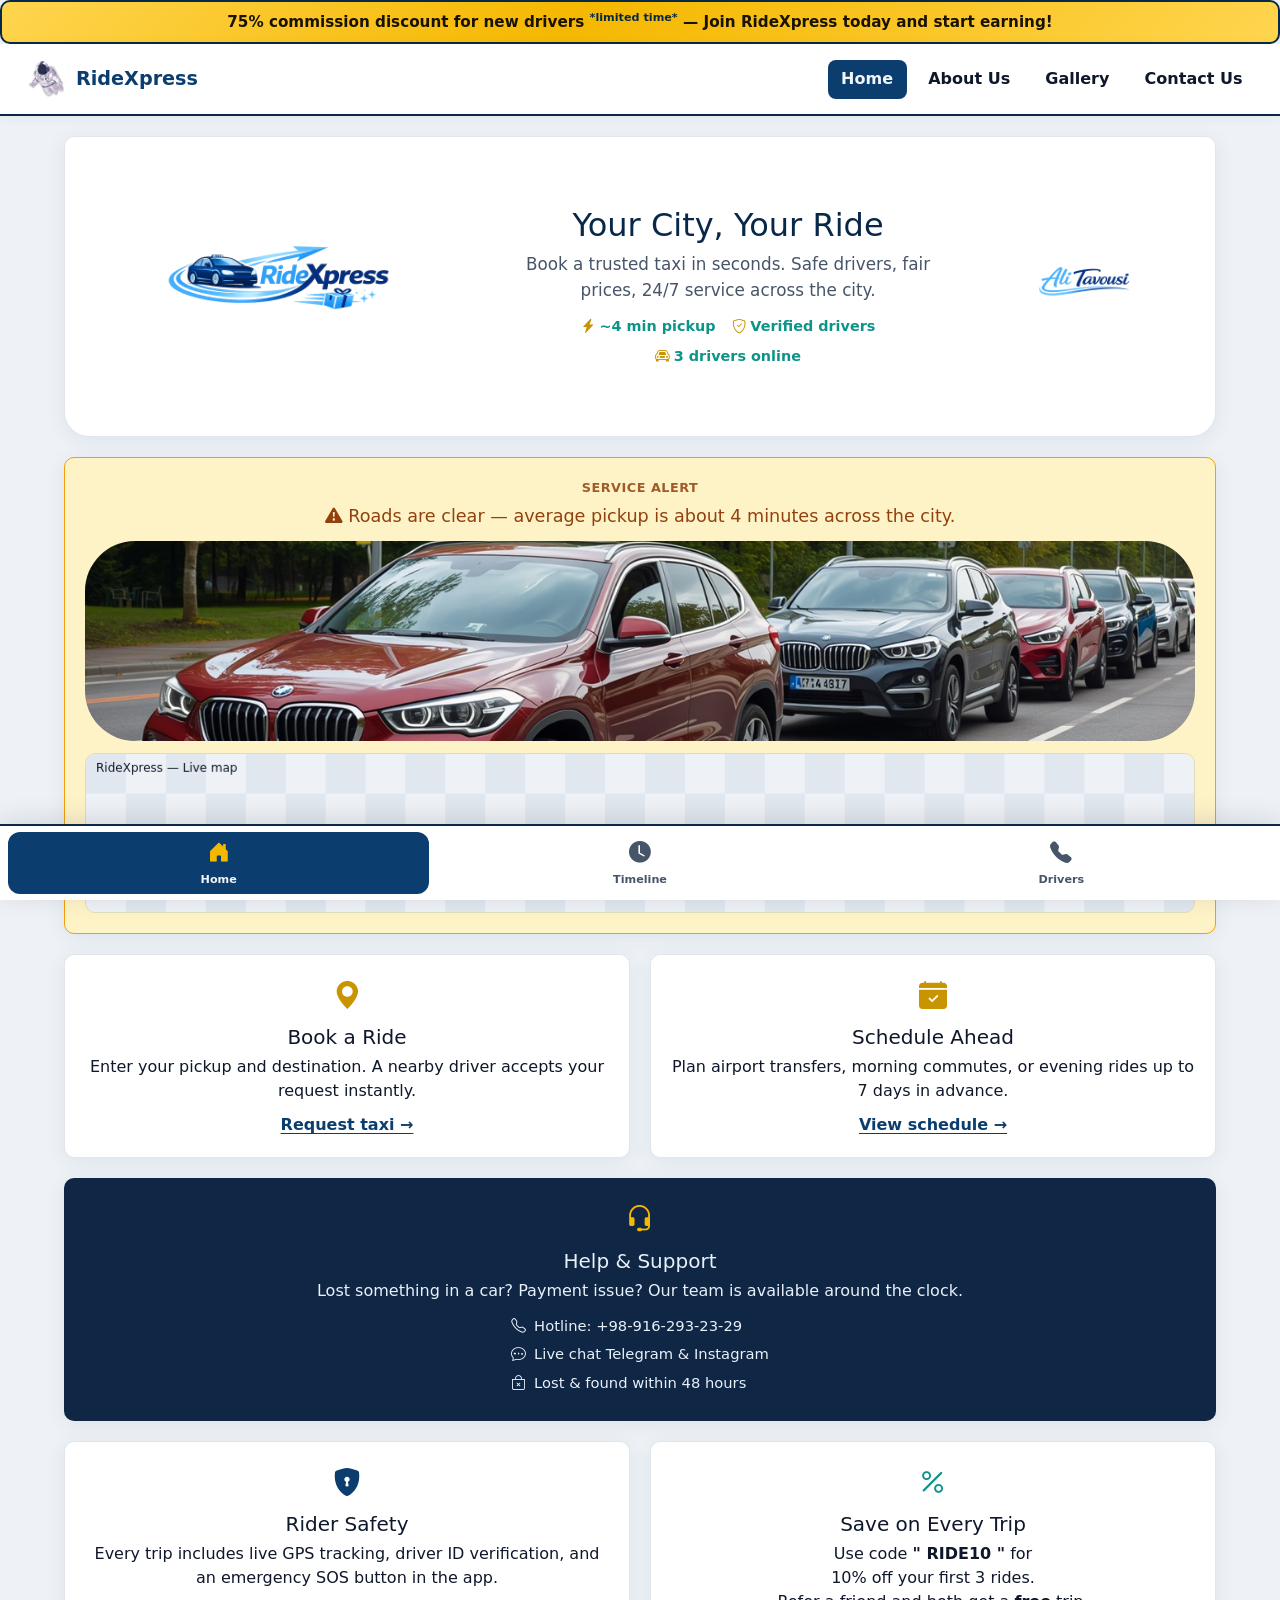
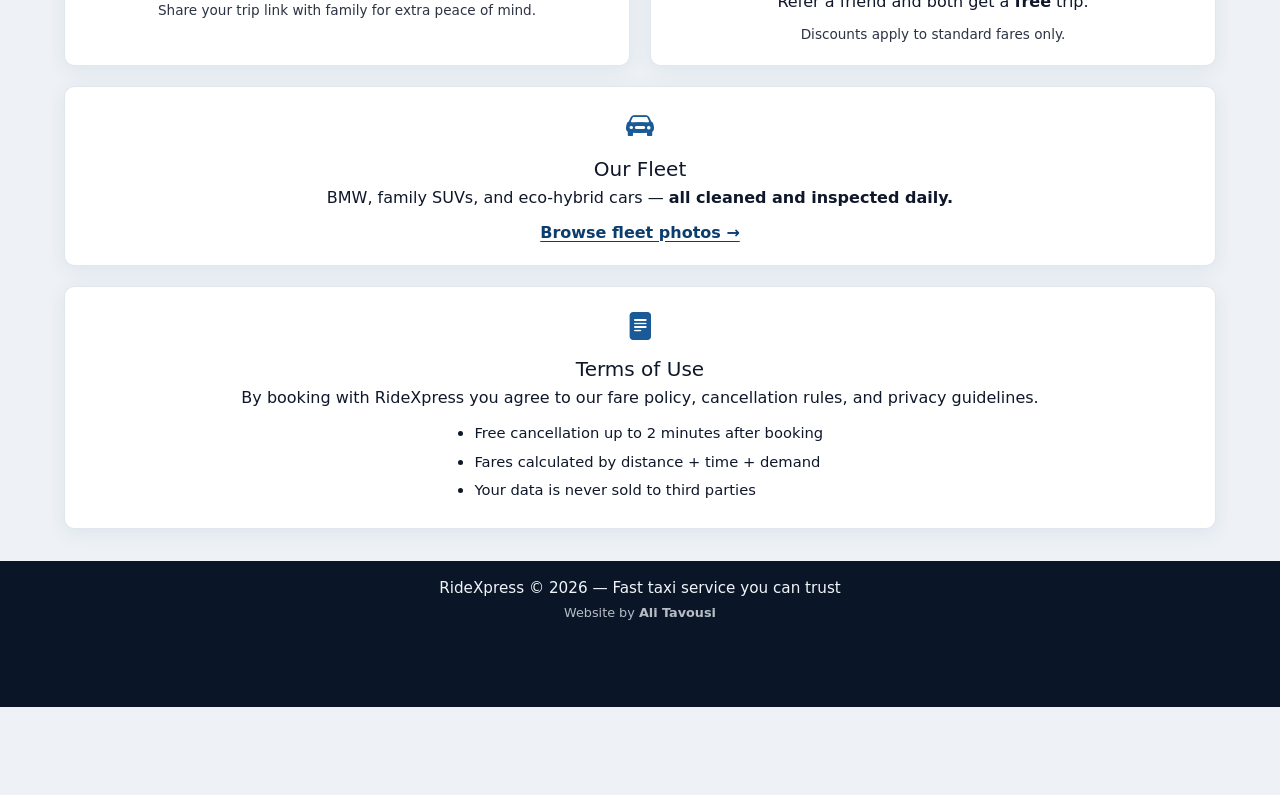
==== commit addfcd61: "change persian text in plate and logo in nav" ====
--- a/index.html
+++ b/index.html
@@ -19,7 +19,7 @@
     <nav class="navbar navbar-expand-lg site-navbar sticky-top">
         <div class="container-fluid px-3 px-lg-4">
             <a class="navbar-brand d-flex align-items-center gap-2" href="index.html">
-                <img src="pic/-_lego copy 2.png" alt="RideXpress" class="nav-logo">
+                <img src="pic/astro.png" alt="RideXpress" class="nav-logo">
                 <span class="brand-text">RideXpress</span>
             </a>
 
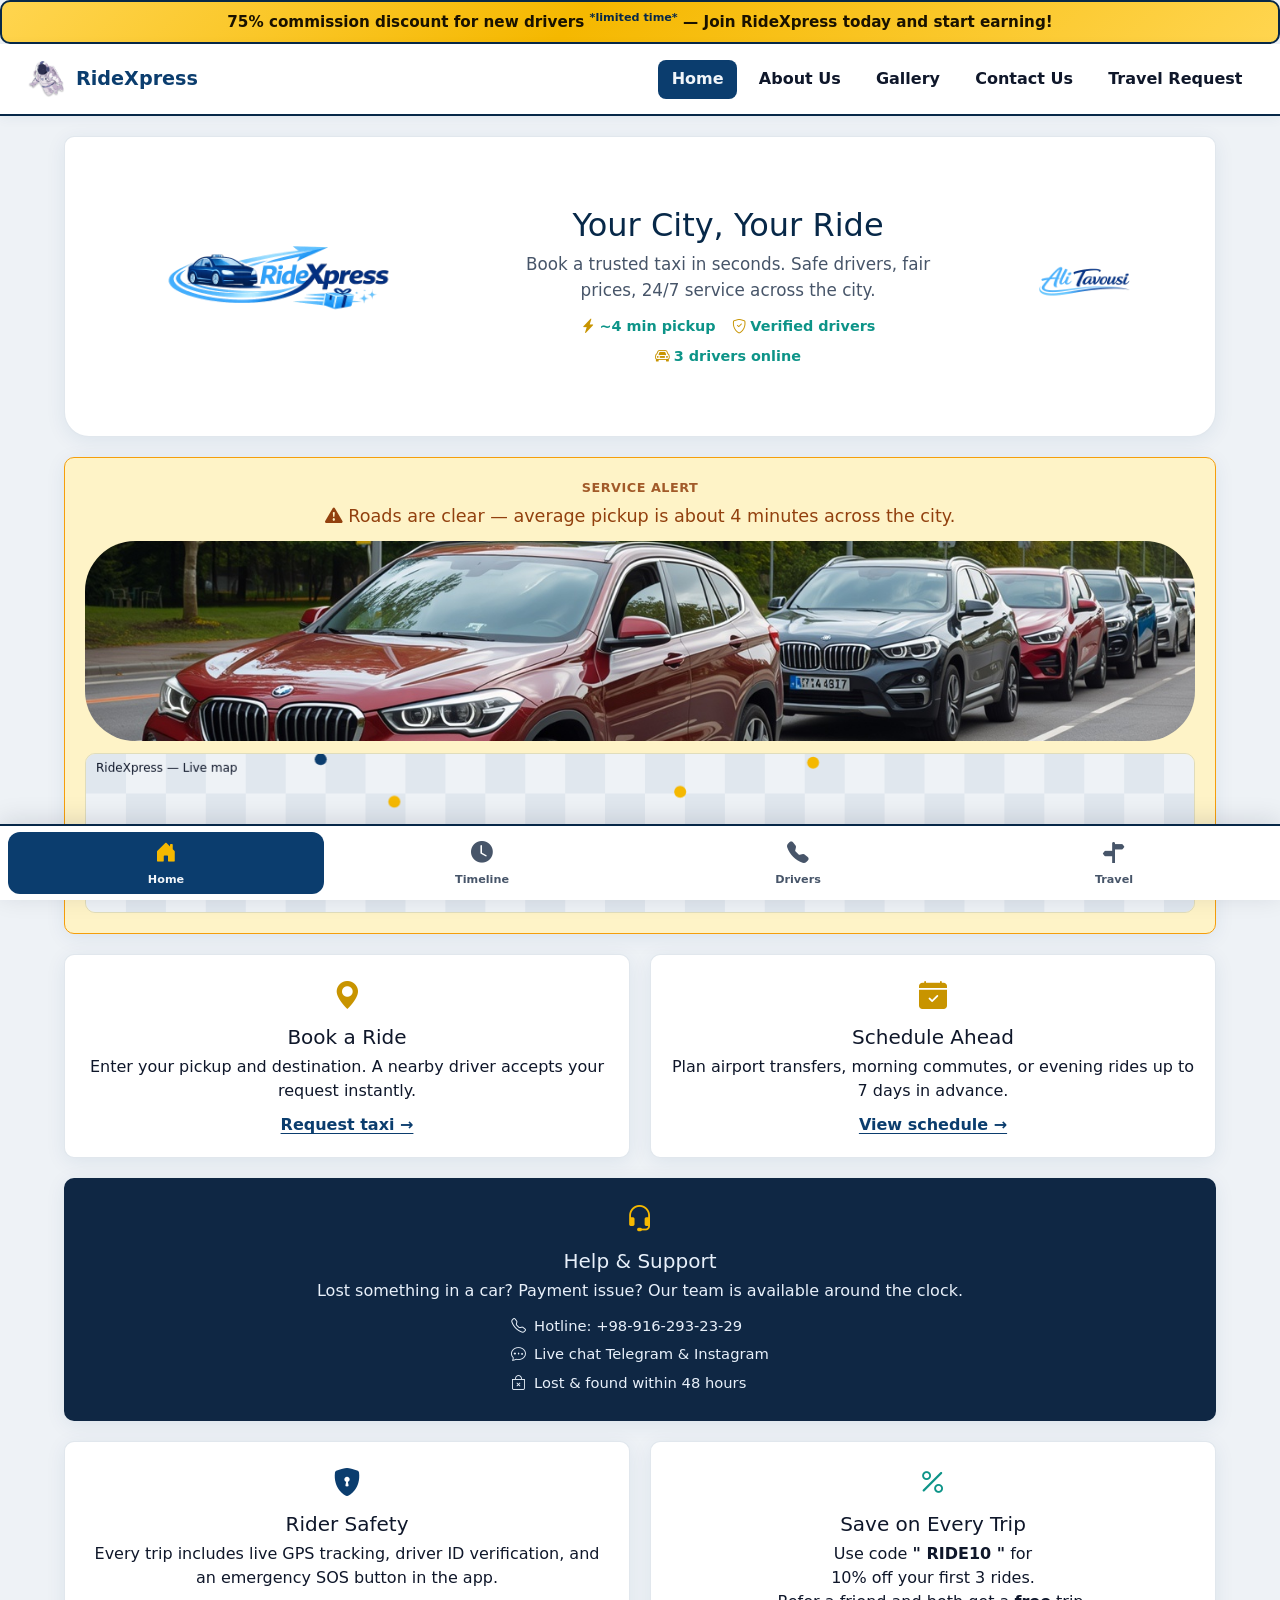
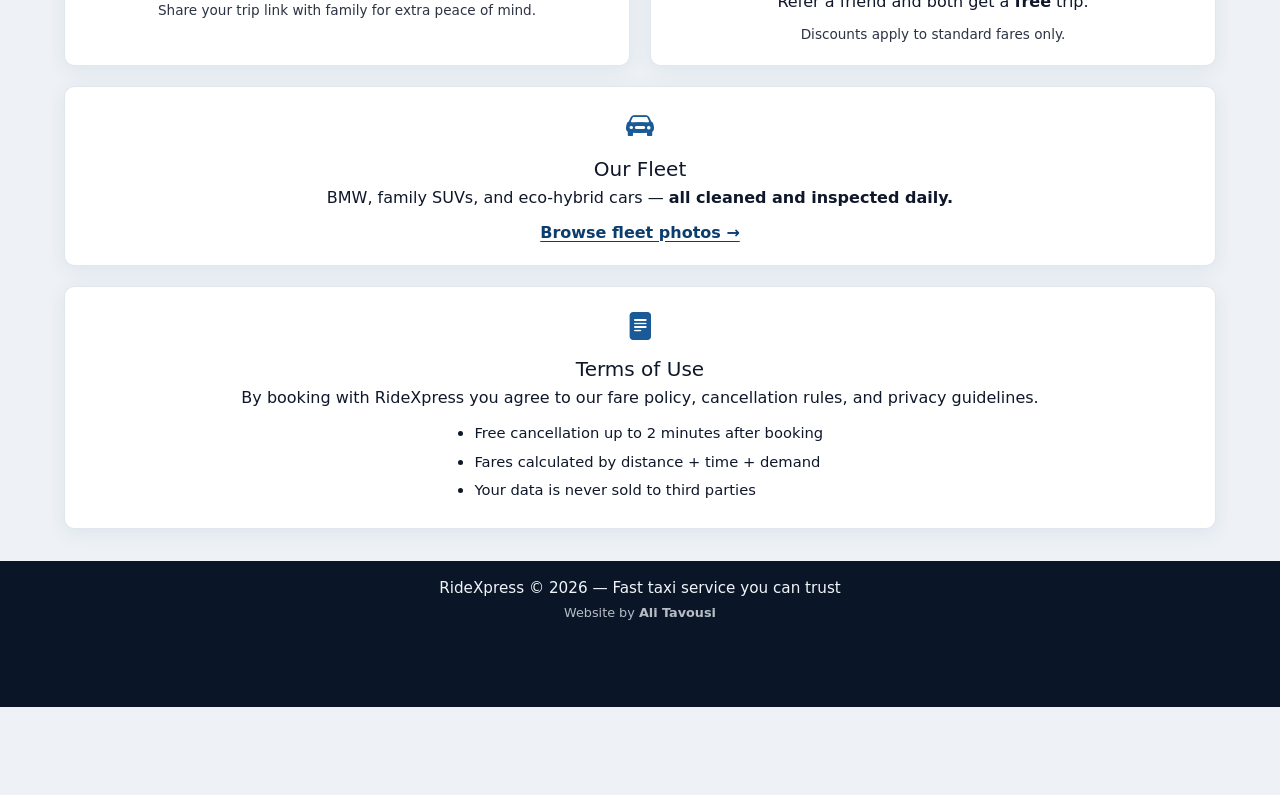
==== commit e80472f7: "add travel-request page to all the pages" ====
--- a/index.html
+++ b/index.html
@@ -41,6 +41,9 @@
                     </li>
                     <li class="nav-item">
                         <a class="nav-link" href="contanctUs.html">Contact Us</a>
+                    </li>
+                    <li class="nav-item">
+                        <a class="nav-link" href="travel-request.html">Travel Request</a>
                     </li>
                 </ul>
             </div>
@@ -158,6 +161,10 @@
             <i class="bi bi-telephone-fill"></i>
             <span>Drivers</span>
         </a>
+        <a href="travel-request.html" class="bottom-nav-item">
+            <i class="bi bi-signpost-split-fill"></i>
+            <span>Travel</span>
+        </a>
     </nav>
 
     <script src="https://cdn.jsdelivr.net/npm/bootstrap@5.3.3/dist/js/bootstrap.bundle.min.js"></script>
